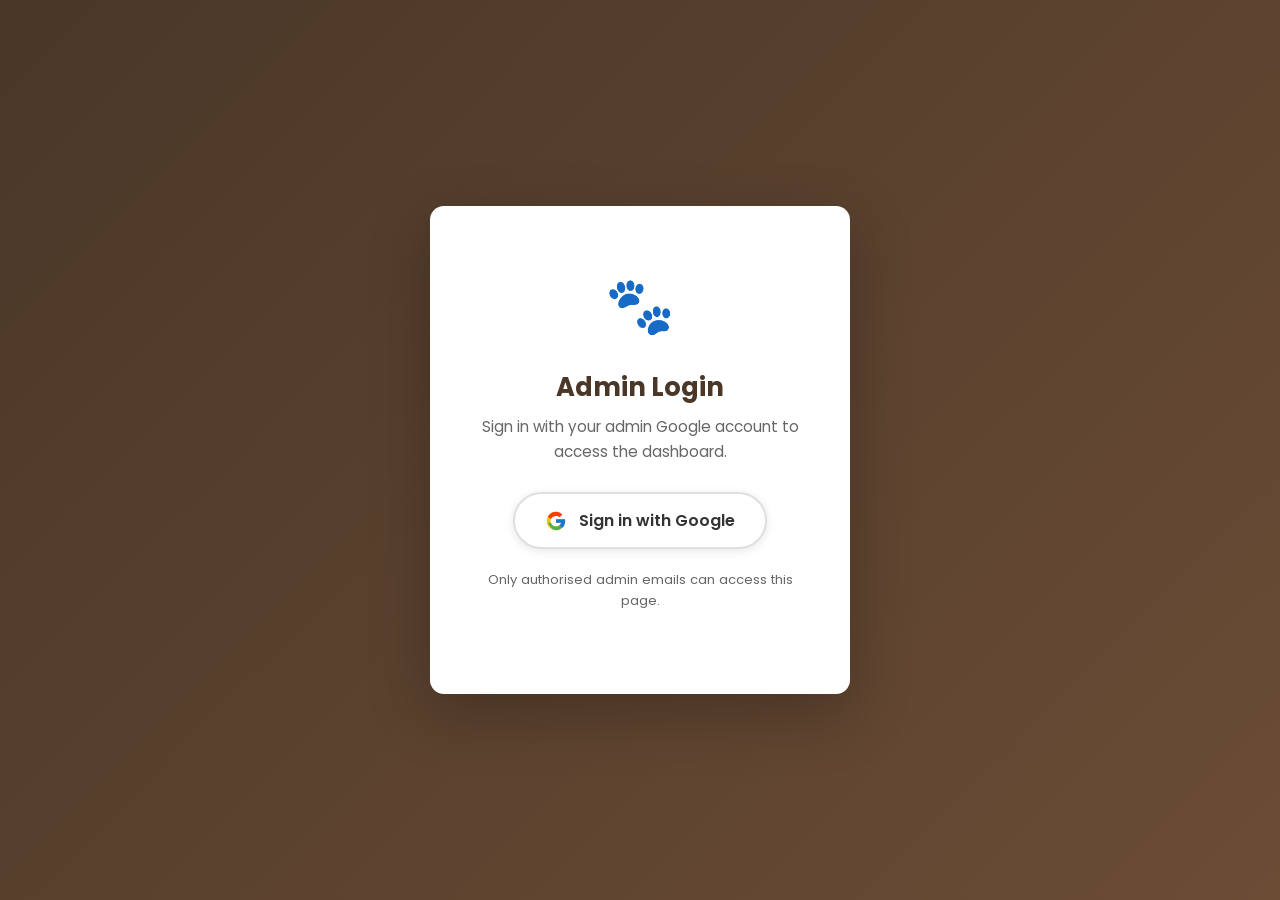
==== admin.html @ baa1c8e0 "Add files via upload" ====
<!DOCTYPE html>
<html lang="en">
<head>
  <meta charset="UTF-8" />
  <meta name="viewport" content="width=device-width, initial-scale=1.0" />
  <title>Admin Dashboard — Paws for Peace</title>
  <link rel="icon" href="data:image/svg+xml,<svg xmlns='http://www.w3.org/2000/svg' viewBox='0 0 100 100'><text y='.9em' font-size='90'>🐾</text></svg>" />
  <link rel="stylesheet" href="styles.css" />
  <script src="https://www.gstatic.com/firebasejs/8.10.1/firebase-app.js"></script>
  <script src="https://www.gstatic.com/firebasejs/8.10.1/firebase-auth.js"></script>
  <script src="https://www.gstatic.com/firebasejs/8.10.1/firebase-firestore.js"></script>
  <script src="https://www.gstatic.com/firebasejs/8.10.1/firebase-storage.js"></script>
  <style>
    body { background: #f7f4f0; }

    /* Auth gate */
    #auth-gate {
      min-height: 100vh;
      display: flex;
      align-items: center;
      justify-content: center;
      padding: 20px;
      background: linear-gradient(135deg, var(--secondary), var(--secondary-light));
    }
    .auth-box {
      background: var(--white);
      border-radius: var(--border-radius);
      padding: 55px 45px;
      text-align: center;
      max-width: 420px;
      width: 100%;
      box-shadow: 0 20px 60px rgba(0,0,0,0.25);
    }
    .auth-box .logo { font-size: 3.5rem; margin-bottom: 16px; display: block; }
    .auth-box h1 { color: var(--secondary); margin-bottom: 8px; font-size: 1.6rem; }
    .auth-box p  { color: var(--text-light); margin-bottom: 28px; font-size: 0.95rem; }

    /* Dashboard */
    #dashboard { display: none; }

    /* Stats row */
    .stats-row {
      display: grid;
      grid-template-columns: repeat(auto-fit, minmax(180px, 1fr));
      gap: 20px;
      margin-bottom: 35px;
    }
    .stat-card {
      background: var(--white);
      border-radius: var(--border-radius);
      padding: 24px;
      box-shadow: var(--card-shadow);
      text-align: center;
    }
    .stat-card .stat-icon { font-size: 2rem; margin-bottom: 10px; display: block; }
    .stat-card .stat-num  { font-size: 2.4rem; font-weight: 800; color: var(--secondary); line-height: 1; }
    .stat-card .stat-label { color: var(--text-light); font-size: 0.85rem; margin-top: 6px; }

    /* Application detail */
    .app-row { cursor: pointer; }
    .app-row:hover td { background: var(--accent) !important; }

    /* Settings form */
    .settings-grid { display: grid; grid-template-columns: 1fr 1fr; gap: 20px; }
    .settings-grid .form-group.full { grid-column: 1/-1; }

    @media (max-width: 700px) {
      .settings-grid { grid-template-columns: 1fr; }
      .settings-grid .form-group.full { grid-column: 1; }
    }

    .section-card {
      background: var(--white);
      border-radius: var(--border-radius);
      padding: 30px;
      box-shadow: var(--card-shadow);
      margin-bottom: 30px;
    }
    .section-card h3 { color: var(--secondary); font-size: 1.1rem; margin-bottom: 20px; padding-bottom: 12px; border-bottom: 2px solid #f0f0f0; }

    .animals-admin-grid {
      display: grid;
      grid-template-columns: repeat(auto-fill, minmax(240px, 1fr));
      gap: 20px;
    }
    .admin-animal-thumb {
      background: var(--white);
      border-radius: var(--border-radius);
      overflow: hidden;
      box-shadow: var(--card-shadow);
    }
    .admin-animal-thumb img { width: 100%; height: 160px; object-fit: cover; display: block; }
    .admin-animal-thumb-body { padding: 14px; }
    .admin-animal-thumb-body h4 { color: var(--secondary); font-weight: 700; font-size: 0.95rem; }
    .admin-animal-thumb-body p  { color: var(--text-light); font-size: 0.82rem; margin: 4px 0 12px; }
    .admin-animal-thumb-actions { display: flex; gap: 8px; flex-wrap: wrap; }

    .filter-inline { display:flex; gap:10px; flex-wrap:wrap; align-items:center; }
    .filter-inline input, .filter-inline select { padding:9px 14px; border:2px solid #e8e8e8; border-radius:50px; font-family:'Poppins',sans-serif; font-size:0.85rem; outline:none; background:var(--cream); }
    .filter-inline input:focus, .filter-inline select:focus { border-color:var(--primary); }

    #app-table-wrap { display:none; }
    #no-apps { display:none; padding:40px; text-align:center; color:var(--text-light); }
  </style>
</head>
<body>

<!-- ══════════════ AUTH GATE ══════════════ -->
<div id="auth-gate">
  <div class="auth-box">
    <span class="logo">🐾</span>
    <h1>Admin Login</h1>
    <p>Sign in with your admin Google account to access the dashboard.</p>
    <button class="google-btn" onclick="handleAdminSignIn()">
      <svg class="google-logo" viewBox="0 0 48 48">
        <path fill="#FFC107" d="M43.6 20.1H42V20H24v8h11.3C33.6 32.7 29.2 36 24 36c-6.6 0-12-5.4-12-12s5.4-12 12-12c3.1 0 5.8 1.1 8 2.9l5.7-5.7C34 6.5 29.3 4 24 4 12.9 4 4 12.9 4 24s8.9 20 20 20 20-8.9 20-20c0-1.3-.1-2.6-.4-3.9z"/>
        <path fill="#FF3D00" d="M6.3 14.7l6.6 4.8C14.7 16 19 13 24 13c3.1 0 5.8 1.1 8 2.9l5.7-5.7C34 6.5 29.3 4 24 4 16.3 4 9.7 8.4 6.3 14.7z"/>
        <path fill="#4CAF50" d="M24 44c5.2 0 9.9-2 13.4-5.2l-6.2-5.2C29.3 35.5 26.8 36 24 36c-5.2 0-9.6-3.3-11.3-8H6.2C9.6 35.5 16.3 44 24 44z"/>
        <path fill="#1976D2" d="M43.6 20.1H42V20H24v8h11.3c-.8 2.3-2.3 4.2-4.3 5.6l6.2 5.2C36.9 40 44 35 44 24c0-1.3-.1-2.6-.4-3.9z"/>
      </svg>
      Sign in with Google
    </button>
    <p style="margin-top:20px;font-size:0.82rem;color:var(--text-light);">
      Only authorised admin emails can access this page.
    </p>
  </div>
</div>

<!-- ══════════════ DASHBOARD ══════════════ -->
<div id="dashboard">

  <!-- Top Nav -->
  <nav>
    <a href="index.html" class="nav-logo">🐾 <span>Paws</span> for Peace</a>
    <ul class="nav-center">
      <li><a href="index.html">Home</a></li>
      <li><a href="adopt.html">Adopt</a></li>
      <li><a href="apply.html">Apply</a></li>
      <li><a href="admin.html" class="active">Admin</a></li>
    </ul>
    <div class="nav-right">
      <div class="user-info-nav" id="nav-user-info" style="display:flex;">
        <img class="user-avatar" id="nav-avatar" src="" alt="" />
        <span id="nav-username"></span>
        <button class="btn btn-ghost btn-sm" onclick="handleSignOut()">Sign out</button>
      </div>
    </div>
  </nav>

  <!-- Admin Header -->
  <div class="admin-header">
    <h1>⚙️ Admin Dashboard</h1>
    <p>Manage adoption applications, animals, and site content.</p>
  </div>

  <!-- Tabs -->
  <div class="admin-tabs-bar">
    <button class="tab-btn active" onclick="switchTab('applications')" id="tab-applications">
      📋 Applications
    </button>
    <button class="tab-btn" onclick="switchTab('animals')" id="tab-animals">
      🐾 Animals
    </button>
    <button class="tab-btn" onclick="switchTab('settings')" id="tab-settings">
      ⚙️ Site Settings
    </button>
  </div>

  <!-- ── TAB: Applications ── -->
  <div class="tab-content active" id="content-applications" style="max-width:none;padding:40px 5%;">
    <div style="max-width:1200px;margin:0 auto;">

      <!-- Stats -->
      <div class="stats-row" id="stats-row">
        <div class="stat-card">
          <span class="stat-icon">📬</span>
          <div class="stat-num" id="stat-total">—</div>
          <div class="stat-label">Total Applications</div>
        </div>
        <div class="stat-card">
          <span class="stat-icon">⏳</span>
          <div class="stat-num" id="stat-pending">—</div>
          <div class="stat-label">Pending Review</div>
        </div>
        <div class="stat-card">
          <span class="stat-icon">✅</span>
          <div class="stat-num" id="stat-approved">—</div>
          <div class="stat-label">Approved</div>
        </div>
        <div class="stat-card">
          <span class="stat-icon">🐕</span>
          <div class="stat-num" id="stat-animals">—</div>
          <div class="stat-label">Animals Listed</div>
        </div>
      </div>

      <!-- Filters -->
      <div style="margin-bottom:20px;" class="filter-inline">
        <input type="text" id="app-search" placeholder="🔍 Search by name or email…" oninput="filterApplications()" style="min-width:220px;flex:1;max-width:350px;" />
        <select id="app-filter-status" onchange="filterApplications()">
          <option value="">All Status</option>
          <option value="pending">Pending</option>
          <option value="approved">Approved</option>
          <option value="rejected">Rejected</option>
        </select>
        <select id="app-filter-animal" onchange="filterApplications()">
          <option value="">All Animals</option>
        </select>
        <button class="btn btn-outline btn-sm" onclick="clearAppFilters()">✕ Clear</button>
      </div>

      <!-- Loading -->
      <div class="loading-state" id="apps-loading">
        <div class="spinner"></div>
        <p>Loading applications…</p>
      </div>

      <!-- Table -->
      <div id="app-table-wrap">
        <div class="table-wrap">
          <table>
            <thead>
              <tr>
                <th>#</th>
                <th>Name</th>
                <th>Email</th>
                <th>Dog Wanted</th>
                <th>Submitted</th>
                <th>Status</th>
                <th>Actions</th>
              </tr>
            </thead>
            <tbody id="apps-tbody"></tbody>
          </table>
        </div>
      </div>

      <div id="no-apps">
        <p>No applications found matching your filters.</p>
      </div>

    </div>
  </div>

  <!-- ── TAB: Animals ── -->
  <div class="tab-content" id="content-animals" style="max-width:none;padding:40px 5%;">
    <div style="max-width:1200px;margin:0 auto;">

      <div style="display:flex;justify-content:space-between;align-items:center;margin-bottom:25px;flex-wrap:wrap;gap:15px;">
        <h3 style="color:var(--secondary);font-size:1.1rem;">Manage Animals</h3>
        <button class="btn btn-primary" onclick="openAddAnimalModal()">＋ Add New Animal</button>
      </div>

      <div class="loading-state" id="animals-loading">
        <div class="spinner"></div>
        <p>Loading animals…</p>
      </div>

      <div class="animals-admin-grid" id="admin-animals-grid" style="display:none;"></div>

      <div id="no-animals" style="display:none;" class="empty-state">
        <span class="empty-icon">🐾</span>
        <h3>No animals listed yet</h3>
        <p>Click "Add New Animal" to get started.</p>
      </div>
    </div>
  </div>

  <!-- ── TAB: Site Settings ── -->
  <div class="tab-content" id="content-settings" style="max-width:none;padding:40px 5%;">
    <div style="max-width:800px;margin:0 auto;">

      <!-- Contact Info -->
      <div class="section-card">
        <h3>📍 Contact Information</h3>
        <div class="settings-grid">
          <div class="form-group">
            <label class="form-label">Phone Number</label>
            <input type="text" class="form-input" id="s-phone" placeholder="+66 XX-XXX-XXXX" />
          </div>
          <div class="form-group">
            <label class="form-label">Instagram URL</label>
            <input type="url" class="form-input" id="s-instagram" placeholder="https://instagram.com/yourpage" />
          </div>
          <div class="form-group full">
            <label class="form-label">Address (shown in contact section)</label>
            <textarea class="form-textarea" id="s-address" style="min-height:80px;" placeholder="Full address in Bangkok…"></textarea>
          </div>
        </div>
        <button class="btn btn-primary" onclick="saveContactSettings()">Save Contact Info</button>
      </div>

      <!-- Google Maps -->
      <div class="section-card">
        <h3>🗺️ Google Maps Embed</h3>
        <div class="form-group">
          <label class="form-label">Google Maps Embed URL</label>
          <p style="font-size:0.82rem;color:var(--text-light);margin-bottom:12px;">
            Go to <strong>Google Maps</strong> → search your location → click Share → Embed a map → copy the <em>src</em> URL only.
          </p>
          <textarea class="form-textarea" id="s-maps-url" style="min-height:100px;" placeholder="https://www.google.com/maps/embed?pb=..."></textarea>
        </div>
        <button class="btn btn-primary" onclick="saveMapsSettings()">Update Map</button>
      </div>

      <!-- Site Text -->
      <div class="section-card">
        <h3>✏️ Home Page Content</h3>
        <div class="form-group">
          <label class="form-label">Hero Title</label>
          <input type="text" class="form-input" id="s-hero-title" placeholder="Welcome to Paws for Peace" />
        </div>
        <div class="form-group">
          <label class="form-label">Hero Subtitle</label>
          <input type="text" class="form-input" id="s-hero-sub" placeholder="Every rescue dog has a story…" />
        </div>
        <div class="form-group">
          <label class="form-label">Motto</label>
          <input type="text" class="form-input" id="s-motto" placeholder="Adopt, Don't Shop" />
        </div>
        <div class="form-group">
          <label class="form-label">Motto Subtitle</label>
          <input type="text" class="form-input" id="s-motto-sub" placeholder="Give a rescue dog their forever home" />
        </div>
        <button class="btn btn-primary" onclick="saveSiteText()">Save Home Content</button>
      </div>

    </div>
  </div>

</div><!-- end #dashboard -->

<!-- ══════════════ APPLICATION DETAIL MODAL ══════════════ -->
<div class="modal-overlay" id="app-detail-modal">
  <div class="modal" style="max-width:680px;">
    <button class="modal-close" onclick="closeModal('app-detail-modal')">✕</button>
    <h2>📋 Application Details</h2>

    <div class="app-detail-grid" id="app-detail-content">
      <!-- Populated by JS -->
    </div>

    <div style="margin-bottom:20px;">
      <label class="form-label">Update Status</label>
      <div style="display:flex;gap:12px;flex-wrap:wrap;margin-top:8px;">
        <button class="btn btn-success btn-sm" onclick="updateAppStatus('approved')">✅ Approve</button>
        <button class="btn btn-danger btn-sm" onclick="updateAppStatus('rejected')">✕ Reject</button>
        <button class="btn btn-outline btn-sm" onclick="updateAppStatus('pending')">⏳ Mark Pending</button>
      </div>
    </div>

    <div style="display:flex;justify-content:flex-end;">
      <button class="btn btn-secondary" onclick="closeModal('app-detail-modal')">Close</button>
    </div>
  </div>
</div>

<!-- ══════════════ ADD/EDIT ANIMAL MODAL (Admin) ══════════════ -->
<div class="modal-overlay" id="admin-animal-modal">
  <div class="modal" style="max-width:620px;">
    <button class="modal-close" onclick="closeModal('admin-animal-modal')">✕</button>
    <h2 id="admin-animal-modal-title">Add New Animal</h2>

    <div class="form-row">
      <div class="form-group">
        <label class="form-label">Animal Name *</label>
        <input type="text" class="form-input" id="aa-name" placeholder="e.g. Buddy" />
      </div>
      <div class="form-group">
        <label class="form-label">Age (e.g. "2 years") *</label>
        <input type="text" class="form-input" id="aa-age" placeholder="e.g. 2 years" />
      </div>
    </div>
    <div class="form-group">
      <label class="form-label">Age Category *</label>
      <select class="form-select" id="aa-age-cat">
        <option value="puppy">Puppy (under 1 year)</option>
        <option value="young">Young (1–3 years)</option>
        <option value="adult">Adult (3–7 years)</option>
        <option value="senior">Senior (7+ years)</option>
      </select>
    </div>
    <div class="form-row">
      <div class="form-group">
        <label class="form-label">Weight</label>
        <input type="text" class="form-input" id="aa-weight" placeholder="e.g. 15 kg" />
      </div>
      <div class="form-group">
        <label class="form-label">Status</label>
        <select class="form-select" id="aa-status">
          <option value="available">Available</option>
          <option value="adopted">Adopted</option>
        </select>
      </div>
    </div>
    <div class="form-group">
      <label class="form-label">Personalities</label>
      <div style="display:flex;flex-wrap:wrap;gap:10px;margin-top:6px;" id="aa-personality-cbs">
        <label class="checkbox-row"><input type="checkbox" name="aa-p" value="playful"/> Playful</label>
        <label class="checkbox-row"><input type="checkbox" name="aa-p" value="calm"/> Calm</label>
        <label class="checkbox-row"><input type="checkbox" name="aa-p" value="energetic"/> Energetic</label>
        <label class="checkbox-row"><input type="checkbox" name="aa-p" value="gentle"/> Gentle</label>
        <label class="checkbox-row"><input type="checkbox" name="aa-p" value="friendly"/> Friendly</label>
        <label class="checkbox-row"><input type="checkbox" name="aa-p" value="protective"/> Protective</label>
        <label class="checkbox-row"><input type="checkbox" name="aa-p" value="shy"/> Shy</label>
      </div>
    </div>
    <div class="form-group">
      <label class="form-label">Description *</label>
      <textarea class="form-textarea" id="aa-desc" placeholder="About this dog…"></textarea>
    </div>
    <div class="form-group">
      <label class="form-label">Animal Photo</label>
      <input type="file" id="aa-photo" accept="image/*" onchange="aaPreviewPhoto(this)" />
      <div id="aa-photo-prev" style="margin-top:10px;display:none;"><img id="aa-photo-img" src="" style="width:100%;height:160px;object-fit:cover;border-radius:8px;" /></div>
      <div class="upload-progress" id="aa-photo-prog"><div class="upload-progress-bar" id="aa-photo-bar"></div></div>
    </div>
    <div class="form-group">
      <label class="form-label">Vlog Video</label>
      <input type="file" id="aa-video" accept="video/*" onchange="aaPreviewVideo(this)" />
      <div id="aa-video-prev" style="margin-top:10px;display:none;"><video id="aa-video-el" controls style="width:100%;height:160px;border-radius:8px;object-fit:cover;"></video></div>
      <div class="upload-progress" id="aa-video-prog"><div class="upload-progress-bar" id="aa-video-bar"></div></div>
    </div>
    <div style="display:flex;gap:12px;justify-content:flex-end;flex-wrap:wrap;">
      <button class="btn btn-outline" onclick="closeModal('admin-animal-modal')">Cancel</button>
      <button class="btn btn-primary" onclick="aaSubmit()" id="aa-submit-btn">Save Animal</button>
    </div>
  </div>
</div>

<!-- Delete confirm -->
<div class="modal-overlay" id="admin-delete-modal">
  <div class="modal" style="max-width:380px;text-align:center;">
    <button class="modal-close" onclick="closeModal('admin-delete-modal')">✕</button>
    <div style="font-size:2.5rem;margin-bottom:15px;">⚠️</div>
    <h2 style="margin-bottom:12px;">Delete Animal?</h2>
    <p style="color:var(--text-light);margin-bottom:26px;">This permanently removes the animal profile.</p>
    <div style="display:flex;gap:12px;justify-content:center;">
      <button class="btn btn-outline" onclick="closeModal('admin-delete-modal')">Cancel</button>
      <button class="btn btn-danger" onclick="aaConfirmDelete()" id="aa-delete-btn">Yes, Delete</button>
    </div>
  </div>
</div>

<div class="toast" id="toast"></div>

<!-- ══════════════ SCRIPTS ══════════════ -->
<script src="firebase-config.js"></script>
<script>
  /* ════════ AUTH HANDLING ════════ */
  let adminUser = null;

  function onAuthUpdate(user) {
    if (isAdmin(user)) {
      adminUser = user;
      document.getElementById('auth-gate').style.display = 'none';
      document.getElementById('dashboard').style.display = 'block';
      document.getElementById('nav-avatar').src = user.photoURL || '';
      document.getElementById('nav-username').textContent = user.displayName?.split(' ')[0] || 'Admin';
      initDashboard();
    } else if (user) {
      // Logged in but not admin
      document.getElementById('auth-gate').innerHTML = `
        <div class="auth-box">
          <span class="logo">🚫</span>
          <h1>Access Denied</h1>
          <p>Your account (${user.email}) is not authorised as admin. Please use the correct admin Google account.</p>
          <button class="btn btn-primary" onclick="signOutUser().then(() => location.reload())" style="margin-top:10px;">
            Sign out and try again
          </button>
        </div>`;
    } else {
      adminUser = null;
      document.getElementById('auth-gate').style.display = 'flex';
      document.getElementById('dashboard').style.display = 'none';
    }
  }

  async function handleAdminSignIn() {
    try { await signInGoogle(); }
    catch(e) { alert('Sign-in failed: ' + e.message); }
  }

  async function handleSignOut() { await signOutUser(); }

  /* ════════ DASHBOARD INIT ════════ */
  let allApps   = [];
  let allAnimals = [];
  let viewingAppId = null;
  let aaEditingId  = null;
  let aaDeletingId = null;
  let aaExistPhoto = '';
  let aaExistVideo = '';

  function initDashboard() {
    loadApplications();
    loadAdminAnimals();
    loadSettings();
  }

  /* ════════ TABS ════════ */
  function switchTab(name) {
    document.querySelectorAll('.tab-btn').forEach(b => b.classList.remove('active'));
    document.querySelectorAll('.tab-content').forEach(c => c.classList.remove('active'));
    document.getElementById('tab-' + name).classList.add('active');
    document.getElementById('content-' + name).classList.add('active');
  }

  /* ════════ APPLICATIONS ════════ */
  function loadApplications() {
    db.collection('applications').orderBy('submittedAt', 'desc').onSnapshot(snap => {
      allApps = snap.docs.map(d => ({ id: d.id, ...d.data() }));
      document.getElementById('apps-loading').style.display = 'none';
      document.getElementById('app-table-wrap').style.display = 'block';
      updateStats();
      populateAnimalFilter();
      filterApplications();
    }, err => {
      document.getElementById('apps-loading').innerHTML = '<p>Failed to load. Check Firestore rules.</p>';
    });
  }

  function updateStats() {
    document.getElementById('stat-total').textContent   = allApps.length;
    document.getElementById('stat-pending').textContent = allApps.filter(a => a.status === 'pending').length;
    document.getElementById('stat-approved').textContent= allApps.filter(a => a.status === 'approved').length;
    document.getElementById('stat-animals').textContent = allAnimals.length;
  }

  function populateAnimalFilter() {
    const sel = document.getElementById('app-filter-animal');
    const current = sel.value;
    const animals = [...new Set(allApps.map(a => a.animalWanted).filter(Boolean))].sort();
    sel.innerHTML = '<option value="">All Animals</option>' +
      animals.map(a => `<option value="${escHtml(a)}"${current === a ? ' selected' : ''}>${escHtml(a)}</option>`).join('');
  }

  function filterApplications() {
    const search = document.getElementById('app-search').value.toLowerCase();
    const status = document.getElementById('app-filter-status').value;
    const animal = document.getElementById('app-filter-animal').value;

    const filtered = allApps.filter(a => {
      const matchSearch = !search || (a.name?.toLowerCase().includes(search) || a.email?.toLowerCase().includes(search));
      const matchStatus = !status || a.status === status;
      const matchAnimal = !animal || a.animalWanted === animal;
      return matchSearch && matchStatus && matchAnimal;
    });

    renderApps(filtered);
  }

  function renderApps(list) {
    const tbody  = document.getElementById('apps-tbody');
    const noApps = document.getElementById('no-apps');
    const wrap   = document.getElementById('app-table-wrap');

    if (list.length === 0) {
      wrap.style.display   = 'none';
      noApps.style.display = 'block';
      return;
    }

    noApps.style.display = 'none';
    wrap.style.display   = 'block';

    tbody.innerHTML = list.map((a, i) => `
      <tr class="app-row" onclick="viewApplication('${a.id}')">
        <td style="font-weight:700;color:var(--text-light);">${i+1}</td>
        <td style="font-weight:600;">${escHtml(a.name || '—')}</td>
        <td>${escHtml(a.email || '—')}</td>
        <td>${escHtml(a.animalWanted || '—')}</td>
        <td>${formatDate(a.submittedAt)}</td>
        <td><span class="status-badge status-${a.status || 'pending'}">${capitalize(a.status || 'pending')}</span></td>
        <td onclick="event.stopPropagation()">
          <button class="btn btn-outline btn-sm" onclick="viewApplication('${a.id}')">View</button>
        </td>
      </tr>
    `).join('');
  }

  function clearAppFilters() {
    document.getElementById('app-search').value = '';
    document.getElementById('app-filter-status').value = '';
    document.getElementById('app-filter-animal').value = '';
    filterApplications();
  }

  function viewApplication(id) {
    const app = allApps.find(a => a.id === id);
    if (!app) return;
    viewingAppId = id;

    document.getElementById('app-detail-content').innerHTML = `
      <div class="app-detail-item"><label>Full Name</label><p>${escHtml(app.name)}</p></div>
      <div class="app-detail-item"><label>Email</label><p>${escHtml(app.email)}</p></div>
      <div class="app-detail-item"><label>Phone</label><p>${escHtml(app.phone)}</p></div>
      <div class="app-detail-item"><label>Address</label><p>${escHtml(app.address)}</p></div>
      <div class="app-detail-item"><label>Dog Wanted</label><p><strong>${escHtml(app.animalWanted)}</strong></p></div>
      <div class="app-detail-item"><label>Submitted</label><p>${formatDate(app.submittedAt)}</p></div>
      <div class="app-detail-item"><label>Status</label><p><span class="status-badge status-${app.status || 'pending'}">${capitalize(app.status || 'pending')}</span></p></div>
      <div class="app-detail-item app-detail-full"><label>Why they want to adopt</label><p style="white-space:pre-wrap;">${escHtml(app.reason)}</p></div>
      <div class="app-detail-item app-detail-full"><label>Pet Experience</label><p style="white-space:pre-wrap;">${escHtml(app.experience)}</p></div>
    `;

    document.getElementById('app-detail-modal').classList.add('active');
  }

  async function updateAppStatus(status) {
    if (!viewingAppId) return;
    try {
      await db.collection('applications').doc(viewingAppId).update({ status });
      showToast('Status updated to: ' + capitalize(status), 'success');
      closeModal('app-detail-modal');
    } catch(e) { showToast('Update failed.', 'error'); }
  }

  /* ════════ ADMIN ANIMALS ════════ */
  function loadAdminAnimals() {
    db.collection('animals').orderBy('createdAt', 'desc').onSnapshot(snap => {
      allAnimals = snap.docs.map(d => ({ id: d.id, ...d.data() }));
      document.getElementById('animals-loading').style.display = 'none';
      renderAdminAnimals();
      updateStats();
    });
  }

  function renderAdminAnimals() {
    const grid = document.getElementById('admin-animals-grid');
    const none = document.getElementById('no-animals');

    if (allAnimals.length === 0) {
      grid.style.display = 'none';
      none.style.display = 'block';
      return;
    }

    none.style.display = 'none';
    grid.style.display = 'grid';

    grid.innerHTML = allAnimals.map(a => `
      <div class="admin-animal-thumb">
        <img src="${a.photoURL || 'https://images.unsplash.com/photo-1558788353-f76d92427f16?w=400&q=60'}" alt="${escHtml(a.name)}" loading="lazy" onerror="this.src='https://images.unsplash.com/photo-1558788353-f76d92427f16?w=400&q=60'" />
        <div class="admin-animal-thumb-body">
          <h4>${escHtml(a.name)}</h4>
          <p>${escHtml(a.ageText || '')} · <span class="status-badge status-${a.status || 'available'}">${capitalize(a.status||'available')}</span></p>
          <div class="admin-animal-thumb-actions">
            <button class="btn btn-outline btn-sm" onclick="openEditAnimalAdmin('${a.id}')">✏️ Edit</button>
            <button class="btn btn-danger btn-sm" onclick="openDeleteAdmin('${a.id}')">🗑</button>
          </div>
        </div>
      </div>
    `).join('');
  }

  function openAddAnimalModal() { openAnimalAdminModal(null); }

  function openAnimalAdminModal(animal) {
    aaEditingId  = animal?.id || null;
    aaExistPhoto = animal?.photoURL || '';
    aaExistVideo = animal?.videoURL || '';

    document.getElementById('admin-animal-modal-title').textContent = animal ? 'Edit Animal' : 'Add New Animal';
    document.getElementById('aa-name').value    = animal?.name || '';
    document.getElementById('aa-age').value     = animal?.ageText || '';
    document.getElementById('aa-age-cat').value = animal?.ageCategory || 'puppy';
    document.getElementById('aa-weight').value  = animal?.weight || '';
    document.getElementById('aa-status').value  = animal?.status || 'available';
    document.getElementById('aa-desc').value    = animal?.description || '';

    document.getElementById('aa-photo').value = '';
    document.getElementById('aa-video').value = '';

    if (animal?.photoURL) { document.getElementById('aa-photo-img').src = animal.photoURL; document.getElementById('aa-photo-prev').style.display='block'; }
    else { document.getElementById('aa-photo-prev').style.display='none'; }
    if (animal?.videoURL) { document.getElementById('aa-video-el').src = animal.videoURL; document.getElementById('aa-video-prev').style.display='block'; }
    else { document.getElementById('aa-video-prev').style.display='none'; document.getElementById('aa-video-el').src=''; }

    document.querySelectorAll('#aa-personality-cbs input').forEach(cb => {
      cb.checked = (animal?.personalities || []).includes(cb.value);
    });

    document.getElementById('admin-animal-modal').classList.add('active');
  }

  function openEditAnimalAdmin(id) { openAnimalAdminModal(allAnimals.find(a => a.id === id)); }

  function aaPreviewPhoto(input) {
    if (!input.files[0]) return;
    document.getElementById('aa-photo-img').src = URL.createObjectURL(input.files[0]);
    document.getElementById('aa-photo-prev').style.display = 'block';
  }

  function aaPreviewVideo(input) {
    if (!input.files[0]) return;
    document.getElementById('aa-video-el').src = URL.createObjectURL(input.files[0]);
    document.getElementById('aa-video-prev').style.display = 'block';
  }

  async function aaSubmit() {
    const name = document.getElementById('aa-name').value.trim();
    const desc = document.getElementById('aa-desc').value.trim();
    if (!name || !desc) { showToast('Name and description are required.', 'error'); return; }

    const btn = document.getElementById('aa-submit-btn');
    btn.disabled = true; btn.textContent = 'Saving…';

    try {
      let photoURL = aaExistPhoto;
      let videoURL = aaExistVideo;

      const pf = document.getElementById('aa-photo').files[0];
      if (pf) {
        document.getElementById('aa-photo-prog').style.display = 'block';
        photoURL = await uploadFile(pf, `animals/photo_${Date.now()}`, pct => { document.getElementById('aa-photo-bar').style.width = pct+'%'; });
        document.getElementById('aa-photo-prog').style.display = 'none';
      }

      const vf = document.getElementById('aa-video').files[0];
      if (vf) {
        document.getElementById('aa-video-prog').style.display = 'block';
        showToast('Uploading video… ⏳', 'info');
        videoURL = await uploadFile(vf, `animals/video_${Date.now()}`, pct => { document.getElementById('aa-video-bar').style.width = pct+'%'; });
        document.getElementById('aa-video-prog').style.display = 'none';
      }

      const personalities = Array.from(document.querySelectorAll('#aa-personality-cbs input:checked')).map(cb => cb.value);

      const data = {
        name, description: desc,
        ageText:     document.getElementById('aa-age').value.trim(),
        ageCategory: document.getElementById('aa-age-cat').value,
        weight:      document.getElementById('aa-weight').value.trim(),
        status:      document.getElementById('aa-status').value,
        personalities, photoURL, videoURL,
        updatedAt:   firebase.firestore.FieldValue.serverTimestamp()
      };

      if (aaEditingId) {
        await db.collection('animals').doc(aaEditingId).update(data);
        showToast('Animal updated! ✅', 'success');
      } else {
        data.createdAt = firebase.firestore.FieldValue.serverTimestamp();
        await db.collection('animals').doc().set(data);
        showToast('Animal added! 🐾', 'success');
      }

      closeModal('admin-animal-modal');
    } catch(e) { showToast('Save failed: ' + e.message, 'error'); }
    finally { btn.disabled = false; btn.textContent = 'Save Animal'; }
  }

  function openDeleteAdmin(id) { aaDeletingId = id; document.getElementById('admin-delete-modal').classList.add('active'); }

  async function aaConfirmDelete() {
    if (!aaDeletingId) return;
    const btn = document.getElementById('aa-delete-btn');
    btn.disabled = true; btn.textContent = 'Deleting…';
    try {
      await db.collection('animals').doc(aaDeletingId).delete();
      showToast('Animal deleted.', 'info');
      closeModal('admin-delete-modal');
    } catch(e) { showToast('Delete failed.', 'error'); }
    finally { btn.disabled = false; btn.textContent = 'Yes, Delete'; aaDeletingId = null; }
  }

  /* ════════ SITE SETTINGS ════════ */
  async function loadSettings() {
    try {
      const doc = await db.collection('siteContent').doc('main').get();
      if (!doc.exists) return;
      const d = doc.data();
      if (d.contactPhone)   document.getElementById('s-phone').value     = d.contactPhone;
      if (d.contactAddress) document.getElementById('s-address').value   = d.contactAddress;
      if (d.contactInsta)   document.getElementById('s-instagram').value = d.contactInsta;
      if (d.googleMapsURL)  document.getElementById('s-maps-url').value  = d.googleMapsURL;
      if (d.heroTitle)      document.getElementById('s-hero-title').value = d.heroTitle;
      if (d.heroSubtitle)   document.getElementById('s-hero-sub').value   = d.heroSubtitle;
      if (d.mottoText)      document.getElementById('s-motto').value      = d.mottoText;
      if (d.mottoSub)       document.getElementById('s-motto-sub').value  = d.mottoSub;
    } catch(e) { /* silent */ }
  }

  async function saveContactSettings() {
    try {
      await db.collection('siteContent').doc('main').set({
        contactPhone:   document.getElementById('s-phone').value.trim(),
        contactAddress: document.getElementById('s-address').value.trim(),
        contactInsta:   document.getElementById('s-instagram').value.trim()
      }, { merge: true });
      showToast('Contact info saved! ✅', 'success');
    } catch(e) { showToast('Save failed.', 'error'); }
  }

  async function saveMapsSettings() {
    try {
      await db.collection('siteContent').doc('main').set({
        googleMapsURL: document.getElementById('s-maps-url').value.trim()
      }, { merge: true });
      showToast('Map updated! 🗺️', 'success');
    } catch(e) { showToast('Save failed.', 'error'); }
  }

  async function saveSiteText() {
    try {
      await db.collection('siteContent').doc('main').set({
        heroTitle:    document.getElementById('s-hero-title').value.trim(),
        heroSubtitle: document.getElementById('s-hero-sub').value.trim(),
        mottoText:    document.getElementById('s-motto').value.trim(),
        mottoSub:     document.getElementById('s-motto-sub').value.trim()
      }, { merge: true });
      showToast('Home content saved! ✅', 'success');
    } catch(e) { showToast('Save failed.', 'error'); }
  }

  /* ════════ UTILITIES ════════ */
  function capitalize(str) { return str ? str.charAt(0).toUpperCase() + str.slice(1) : ''; }
  function escHtml(str) {
    return String(str || '').replace(/&/g,'&amp;').replace(/</g,'&lt;').replace(/>/g,'&gt;').replace(/"/g,'&quot;');
  }
  function closeModal(id) { document.getElementById(id).classList.remove('active'); }

  document.querySelectorAll('.modal-overlay').forEach(el =>
    el.addEventListener('click', e => { if (e.target === el) el.classList.remove('active'); })
  );
</script>
</body>
</html>
---- styles.css ----
/* =============================================
   PAWS FOR PEACE — Shared Stylesheet
   ============================================= */

@import url('https://fonts.googleapis.com/css2?family=Poppins:wght@300;400;500;600;700;800&display=swap');

:root {
  --primary: #E07B39;
  --primary-dark: #C4612A;
  --primary-light: #F5A96B;
  --secondary: #4A3728;
  --secondary-light: #6b4c35;
  --accent: #F5F0E8;
  --cream: #FFF9F4;
  --text: #333333;
  --text-light: #666666;
  --white: #FFFFFF;
  --success: #2E7D32;
  --error: #C62828;
  --card-shadow: 0 4px 20px rgba(0,0,0,0.1);
  --card-shadow-hover: 0 8px 35px rgba(0,0,0,0.18);
  --border-radius: 14px;
  --transition: all 0.3s ease;
}

* { margin: 0; padding: 0; box-sizing: border-box; }

html { scroll-behavior: smooth; }

body {
  font-family: 'Poppins', sans-serif;
  background: var(--cream);
  color: var(--text);
  line-height: 1.6;
  overflow-x: hidden;
}

/* ─── NAVIGATION ─── */
nav {
  position: fixed;
  top: 0;
  width: 100%;
  z-index: 1000;
  background: rgba(74, 55, 40, 0.96);
  backdrop-filter: blur(12px);
  -webkit-backdrop-filter: blur(12px);
  padding: 0 5%;
  display: flex;
  align-items: center;
  justify-content: space-between;
  height: 72px;
  box-shadow: 0 2px 20px rgba(0,0,0,0.25);
}

.nav-logo {
  display: flex;
  align-items: center;
  gap: 10px;
  color: var(--white);
  text-decoration: none;
  font-size: 1.35rem;
  font-weight: 800;
  letter-spacing: -0.3px;
}

.nav-logo span { color: var(--primary-light); }

.nav-center {
  display: flex;
  list-style: none;
  gap: 10px;
}

.nav-center li a {
  color: rgba(255,255,255,0.85);
  text-decoration: none;
  font-weight: 500;
  font-size: 0.95rem;
  padding: 8px 16px;
  border-radius: 50px;
  transition: var(--transition);
}

.nav-center li a:hover,
.nav-center li a.active {
  color: var(--white);
  background: rgba(255,255,255,0.15);
}

.nav-right {
  display: flex;
  align-items: center;
  gap: 12px;
}

.hamburger {
  display: none;
  flex-direction: column;
  gap: 5px;
  background: none;
  border: none;
  cursor: pointer;
  padding: 5px;
  z-index: 1010;
}

.hamburger span {
  width: 24px;
  height: 2px;
  background: var(--white);
  display: block;
  transition: var(--transition);
  border-radius: 2px;
}

.mobile-menu {
  display: none;
  position: fixed;
  top: 72px;
  left: 0;
  right: 0;
  background: var(--secondary);
  padding: 20px 5%;
  flex-direction: column;
  gap: 5px;
  z-index: 999;
  box-shadow: 0 10px 30px rgba(0,0,0,0.3);
}

.mobile-menu.open { display: flex; }

.mobile-menu a {
  color: rgba(255,255,255,0.9);
  text-decoration: none;
  font-weight: 500;
  font-size: 1rem;
  padding: 12px 16px;
  border-radius: 8px;
  transition: var(--transition);
}

.mobile-menu a:hover { background: rgba(255,255,255,0.1); color: var(--white); }

/* ─── BUTTONS ─── */
.btn {
  padding: 11px 26px;
  border-radius: 50px;
  border: none;
  cursor: pointer;
  font-family: 'Poppins', sans-serif;
  font-weight: 600;
  font-size: 0.9rem;
  transition: var(--transition);
  display: inline-flex;
  align-items: center;
  gap: 8px;
  text-decoration: none;
  white-space: nowrap;
  line-height: 1;
}

.btn-primary { background: var(--primary); color: var(--white); }
.btn-primary:hover { background: var(--primary-dark); transform: translateY(-2px); box-shadow: 0 6px 20px rgba(224,123,57,0.35); }

.btn-secondary { background: var(--secondary); color: var(--white); }
.btn-secondary:hover { background: var(--secondary-light); transform: translateY(-2px); }

.btn-outline { background: transparent; border: 2px solid var(--primary); color: var(--primary); }
.btn-outline:hover { background: var(--primary); color: var(--white); }

.btn-white { background: var(--white); color: var(--secondary); font-weight: 700; }
.btn-white:hover { background: var(--accent); transform: translateY(-2px); box-shadow: 0 6px 20px rgba(0,0,0,0.15); }

.btn-ghost { background: rgba(255,255,255,0.15); color: var(--white); border: 2px solid rgba(255,255,255,0.4); }
.btn-ghost:hover { background: rgba(255,255,255,0.25); }

.btn-danger { background: #dc3545; color: var(--white); }
.btn-danger:hover { background: #c82333; }

.btn-success { background: #28a745; color: var(--white); }
.btn-success:hover { background: #218838; }

.btn-sm { padding: 7px 18px; font-size: 0.8rem; }
.btn-lg { padding: 15px 36px; font-size: 1rem; }

.btn:disabled { opacity: 0.6; cursor: not-allowed; transform: none !important; }

/* ─── SECTIONS ─── */
section { padding: 90px 5%; }

.container { max-width: 1200px; margin: 0 auto; }

.section-label {
  display: inline-block;
  background: rgba(224,123,57,0.12);
  color: var(--primary);
  font-size: 0.8rem;
  font-weight: 700;
  letter-spacing: 1.5px;
  text-transform: uppercase;
  padding: 6px 16px;
  border-radius: 50px;
  margin-bottom: 15px;
}

.section-title {
  font-size: clamp(1.8rem, 3vw, 2.6rem);
  color: var(--secondary);
  font-weight: 800;
  line-height: 1.2;
  margin-bottom: 15px;
}

.section-divider {
  width: 55px;
  height: 4px;
  background: var(--primary);
  border-radius: 2px;
  margin: 12px 0 25px;
}

.section-divider.center { margin: 12px auto 25px; }

.section-text {
  color: var(--text-light);
  font-size: 1.05rem;
  line-height: 1.85;
  max-width: 720px;
}

/* ─── HERO ─── */
.hero {
  height: 100vh;
  min-height: 600px;
  background-image: url('https://images.unsplash.com/photo-1601758228041-f3b2795255f1?w=1920&q=80');
  background-size: cover;
  background-position: center;
  background-attachment: fixed;
  position: relative;
  display: flex;
  align-items: center;
  justify-content: center;
  text-align: center;
}

.hero-overlay {
  position: absolute;
  inset: 0;
  background: linear-gradient(160deg, rgba(74,55,40,0.75) 0%, rgba(224,123,57,0.45) 100%);
  display: flex;
  flex-direction: column;
  align-items: center;
  justify-content: center;
  padding: 20px;
  z-index: 1;
}

.hero h1 {
  font-size: clamp(2.2rem, 5.5vw, 4.2rem);
  color: var(--white);
  font-weight: 800;
  text-shadow: 2px 4px 16px rgba(0,0,0,0.4);
  margin-bottom: 18px;
  max-width: 850px;
  line-height: 1.15;
}

.hero h1 span { color: var(--primary-light); }

.hero p {
  font-size: clamp(1rem, 2vw, 1.35rem);
  color: rgba(255,255,255,0.92);
  max-width: 580px;
  margin-bottom: 38px;
  text-shadow: 1px 2px 8px rgba(0,0,0,0.3);
}

.hero-cta { display: flex; gap: 15px; flex-wrap: wrap; justify-content: center; }

.hero-edit-btn {
  position: absolute;
  bottom: 28px;
  right: 28px;
  z-index: 2;
  display: none;
}

/* ─── WHY WE HELP ─── */
.why-section { background: var(--white); }

.why-grid {
  display: grid;
  grid-template-columns: 1fr 1fr;
  gap: 60px;
  align-items: center;
  max-width: 1100px;
  margin: 0 auto;
}

.why-image img {
  width: 100%;
  height: 420px;
  object-fit: cover;
  border-radius: var(--border-radius);
  box-shadow: var(--card-shadow);
}

/* ─── MOTTO ─── */
.motto-section {
  background: linear-gradient(135deg, var(--secondary) 0%, var(--secondary-light) 100%);
  text-align: center;
  padding: 110px 5%;
  position: relative;
  overflow: hidden;
}

.motto-section::before {
  content: '🐾';
  font-size: 18rem;
  position: absolute;
  opacity: 0.04;
  top: 50%;
  left: 50%;
  transform: translate(-50%, -50%);
  pointer-events: none;
}

.motto-text {
  font-size: clamp(2rem, 5vw, 3.8rem);
  color: var(--white);
  font-weight: 800;
  letter-spacing: 3px;
  text-transform: uppercase;
  text-shadow: 2px 4px 20px rgba(0,0,0,0.3);
  position: relative;
  z-index: 1;
  margin-bottom: 15px;
}

.motto-sub {
  color: rgba(255,255,255,0.72);
  font-size: 1.1rem;
  position: relative;
  z-index: 1;
}

/* ─── FEATURED DOG ─── */
.featured-section {
  display: grid;
  grid-template-columns: 420px 1fr;
  gap: 70px;
  align-items: center;
  max-width: 1100px;
  margin: 0 auto;
}

.featured-img-wrap {
  position: relative;
  cursor: pointer;
}

.featured-img-wrap img {
  width: 100%;
  height: 460px;
  object-fit: cover;
  border-radius: var(--border-radius);
  box-shadow: var(--card-shadow);
  display: block;
}

.featured-img-overlay {
  position: absolute;
  inset: 0;
  background: rgba(0,0,0,0);
  border-radius: var(--border-radius);
  transition: var(--transition);
  display: flex;
  align-items: center;
  justify-content: center;
}

.admin-img-hint {
  display: none;
  color: var(--white);
  font-size: 0.95rem;
  font-weight: 600;
  text-align: center;
  gap: 8px;
  flex-direction: column;
  align-items: center;
}

.admin-img-hint span { font-size: 2rem; }

/* ─── ANIMAL CARDS (ADOPT PAGE) ─── */
.animals-grid {
  display: grid;
  grid-template-columns: repeat(auto-fill, minmax(310px, 1fr));
  gap: 30px;
  max-width: 1200px;
  margin: 0 auto;
}

.animal-card {
  background: var(--white);
  border-radius: var(--border-radius);
  box-shadow: var(--card-shadow);
  overflow: hidden;
  transition: var(--transition);
  display: flex;
  flex-direction: column;
}

.animal-card:hover {
  transform: translateY(-8px);
  box-shadow: var(--card-shadow-hover);
}

.animal-photo-wrap { position: relative; overflow: hidden; }

.animal-photo {
  width: 100%;
  height: 240px;
  object-fit: cover;
  display: block;
  transition: transform 0.4s ease;
}

.animal-card:hover .animal-photo { transform: scale(1.04); }

.animal-status-badge {
  position: absolute;
  top: 14px;
  right: 14px;
  padding: 5px 14px;
  border-radius: 50px;
  font-size: 0.75rem;
  font-weight: 700;
  text-transform: uppercase;
  letter-spacing: 0.5px;
}

.badge-available { background: #E8F5E9; color: #1B5E20; }
.badge-adopted { background: #FFEBEE; color: #B71C1C; }

.animal-card-body {
  padding: 22px;
  flex: 1;
  display: flex;
  flex-direction: column;
  gap: 12px;
}

.animal-name {
  font-size: 1.3rem;
  font-weight: 700;
  color: var(--secondary);
}

.animal-tags { display: flex; flex-wrap: wrap; gap: 7px; }

.tag {
  padding: 4px 13px;
  border-radius: 20px;
  font-size: 0.78rem;
  font-weight: 600;
}

.tag-info { background: var(--accent); color: var(--secondary); }
.tag-personality { background: #FFF3E0; color: #BF360C; }

.animal-desc {
  color: var(--text-light);
  font-size: 0.9rem;
  line-height: 1.75;
  flex: 1;
  display: -webkit-box;
  -webkit-line-clamp: 4;
  -webkit-box-orient: vertical;
  overflow: hidden;
}

.animal-video-wrap {
  border-radius: 10px;
  overflow: hidden;
  background: #000;
}

.animal-video {
  width: 100%;
  height: 185px;
  display: block;
  object-fit: cover;
}

.animal-card-footer {
  padding: 0 22px 22px;
  display: flex;
  gap: 10px;
  flex-wrap: wrap;
}

/* ─── SEARCH & FILTER BAR ─── */
.search-filter-bar {
  background: var(--white);
  padding: 20px 5%;
  box-shadow: 0 2px 12px rgba(0,0,0,0.08);
  display: flex;
  gap: 12px;
  flex-wrap: wrap;
  align-items: center;
  justify-content: center;
  position: sticky;
  top: 72px;
  z-index: 100;
}

.search-wrap {
  position: relative;
  flex: 1;
  min-width: 200px;
  max-width: 380px;
}

.search-icon {
  position: absolute;
  left: 16px;
  top: 50%;
  transform: translateY(-50%);
  color: var(--text-light);
  font-size: 0.95rem;
}

.search-input {
  width: 100%;
  padding: 12px 20px 12px 42px;
  border: 2px solid #e8e8e8;
  border-radius: 50px;
  font-family: 'Poppins', sans-serif;
  font-size: 0.9rem;
  outline: none;
  transition: var(--transition);
  background: var(--cream);
}

.search-input:focus { border-color: var(--primary); background: var(--white); }

.filter-select {
  padding: 12px 22px;
  border: 2px solid #e8e8e8;
  border-radius: 50px;
  font-family: 'Poppins', sans-serif;
  font-size: 0.9rem;
  background: var(--cream);
  cursor: pointer;
  outline: none;
  transition: var(--transition);
  color: var(--text);
}

.filter-select:focus { border-color: var(--primary); background: var(--white); }

/* ─── APPLICATION FORM ─── */
.apply-page { background: var(--white); }

.apply-grid {
  display: grid;
  grid-template-columns: 1fr 420px;
  gap: 60px;
  max-width: 1100px;
  margin: 0 auto;
  align-items: start;
}

.form-card {
  background: var(--white);
  border-radius: var(--border-radius);
  box-shadow: var(--card-shadow);
  padding: 40px;
}

.form-group { margin-bottom: 22px; }

.form-label {
  display: block;
  font-weight: 600;
  margin-bottom: 8px;
  color: var(--secondary);
  font-size: 0.9rem;
}

.form-input,
.form-textarea,
.form-select {
  width: 100%;
  padding: 13px 18px;
  border: 2px solid #e8e8e8;
  border-radius: 10px;
  font-family: 'Poppins', sans-serif;
  font-size: 0.95rem;
  transition: var(--transition);
  outline: none;
  background: var(--cream);
  color: var(--text);
}

.form-input:focus,
.form-textarea:focus,
.form-select:focus {
  border-color: var(--primary);
  background: var(--white);
  box-shadow: 0 0 0 4px rgba(224,123,57,0.1);
}

.form-textarea { min-height: 120px; resize: vertical; }

.form-row { display: grid; grid-template-columns: 1fr 1fr; gap: 16px; }

/* ─── CONTACT SECTION ─── */
.contact-section { background: var(--accent); }

.contact-grid {
  display: grid;
  grid-template-columns: 1fr 1fr;
  gap: 50px;
  max-width: 1100px;
  margin: 0 auto;
  align-items: start;
}

.contact-items { display: flex; flex-direction: column; gap: 25px; }

.contact-item {
  display: flex;
  align-items: flex-start;
  gap: 18px;
}

.contact-icon {
  width: 52px;
  height: 52px;
  background: var(--white);
  border-radius: 14px;
  display: flex;
  align-items: center;
  justify-content: center;
  font-size: 1.3rem;
  flex-shrink: 0;
  box-shadow: 0 2px 10px rgba(0,0,0,0.08);
  color: var(--primary);
}

.contact-item h4 { color: var(--secondary); font-weight: 700; font-size: 0.95rem; margin-bottom: 4px; }
.contact-item p, .contact-item a { color: var(--text-light); text-decoration: none; font-size: 0.95rem; }
.contact-item a:hover { color: var(--primary); }

.map-wrap {
  border-radius: var(--border-radius);
  overflow: hidden;
  box-shadow: var(--card-shadow);
  height: 380px;
}

.map-wrap iframe { width: 100%; height: 100%; border: none; display: block; }

/* ─── MODAL ─── */
.modal-overlay {
  position: fixed;
  inset: 0;
  background: rgba(0,0,0,0.65);
  z-index: 2000;
  display: flex;
  align-items: center;
  justify-content: center;
  padding: 20px;
  opacity: 0;
  visibility: hidden;
  transition: var(--transition);
}

.modal-overlay.active { opacity: 1; visibility: visible; }

.modal {
  background: var(--white);
  border-radius: var(--border-radius);
  padding: 40px;
  max-width: 600px;
  width: 100%;
  max-height: 90vh;
  overflow-y: auto;
  transform: translateY(24px);
  transition: var(--transition);
  position: relative;
}

.modal-overlay.active .modal { transform: translateY(0); }

.modal h2 { color: var(--secondary); margin-bottom: 28px; font-size: 1.5rem; font-weight: 700; }

.modal-close {
  position: absolute;
  top: 16px;
  right: 20px;
  background: none;
  border: none;
  font-size: 1.6rem;
  cursor: pointer;
  color: var(--text-light);
  transition: var(--transition);
  line-height: 1;
}

.modal-close:hover { color: var(--secondary); transform: rotate(90deg); }

/* ─── UPLOAD PROGRESS ─── */
.upload-progress {
  background: #f0f0f0;
  border-radius: 50px;
  height: 6px;
  margin-top: 10px;
  overflow: hidden;
  display: none;
}

.upload-progress-bar {
  height: 100%;
  background: var(--primary);
  border-radius: 50px;
  transition: width 0.3s ease;
  width: 0%;
}

/* ─── ADMIN DASHBOARD ─── */
.admin-header {
  background: linear-gradient(135deg, var(--secondary), var(--secondary-light));
  color: var(--white);
  padding: 35px 5%;
  margin-top: 72px;
}

.admin-header h1 { font-size: 1.8rem; font-weight: 800; margin-bottom: 5px; }
.admin-header p { color: rgba(255,255,255,0.72); }

.admin-tabs-bar {
  background: var(--white);
  padding: 0 5%;
  display: flex;
  gap: 5px;
  border-bottom: 2px solid #f0f0f0;
  position: sticky;
  top: 72px;
  z-index: 100;
  box-shadow: 0 2px 10px rgba(0,0,0,0.06);
}

.tab-btn {
  padding: 18px 24px;
  background: none;
  border: none;
  font-family: 'Poppins', sans-serif;
  font-weight: 600;
  font-size: 0.9rem;
  cursor: pointer;
  color: var(--text-light);
  border-bottom: 3px solid transparent;
  margin-bottom: -2px;
  transition: var(--transition);
  display: flex;
  align-items: center;
  gap: 8px;
}

.tab-btn.active { color: var(--primary); border-bottom-color: var(--primary); }
.tab-btn:hover { color: var(--secondary); }

.tab-content { display: none; padding: 40px 5%; max-width: 1200px; margin: 0 auto; }
.tab-content.active { display: block; }

.admin-toolbar {
  display: flex;
  justify-content: space-between;
  align-items: center;
  margin-bottom: 25px;
  flex-wrap: wrap;
  gap: 15px;
}

.admin-filters { display: flex; gap: 12px; flex-wrap: wrap; align-items: center; }

/* ─── TABLE ─── */
.table-wrap { overflow-x: auto; border-radius: var(--border-radius); box-shadow: var(--card-shadow); }

table { width: 100%; border-collapse: collapse; background: var(--white); }

thead th {
  background: var(--secondary);
  color: var(--white);
  padding: 16px 18px;
  text-align: left;
  font-size: 0.85rem;
  font-weight: 600;
  white-space: nowrap;
}

tbody td {
  padding: 15px 18px;
  border-bottom: 1px solid #f5f5f5;
  font-size: 0.88rem;
  vertical-align: middle;
}

tbody tr:last-child td { border-bottom: none; }
tbody tr:hover td { background: var(--accent); }

/* ─── STATUS BADGES ─── */
.status-badge {
  padding: 5px 14px;
  border-radius: 20px;
  font-size: 0.78rem;
  font-weight: 700;
  text-transform: capitalize;
  white-space: nowrap;
}

.status-pending { background: #FFF3E0; color: #E65100; }
.status-approved { background: #E8F5E9; color: #1B5E20; }
.status-rejected { background: #FFEBEE; color: #B71C1C; }

/* ─── GOOGLE SIGN-IN ─── */
.google-btn {
  display: inline-flex;
  align-items: center;
  gap: 12px;
  background: var(--white);
  border: 2px solid #e0e0e0;
  border-radius: 50px;
  padding: 14px 30px;
  font-family: 'Poppins', sans-serif;
  font-weight: 600;
  font-size: 1rem;
  cursor: pointer;
  transition: var(--transition);
  color: var(--text);
  box-shadow: 0 2px 10px rgba(0,0,0,0.1);
}

.google-btn:hover { box-shadow: 0 6px 24px rgba(0,0,0,0.18); transform: translateY(-2px); }

.google-logo { width: 22px; height: 22px; }

/* ─── USER NAV INFO ─── */
.user-info-nav {
  display: none;
  align-items: center;
  gap: 10px;
  color: rgba(255,255,255,0.9);
  font-size: 0.85rem;
}

.user-avatar {
  width: 36px;
  height: 36px;
  border-radius: 50%;
  border: 2px solid var(--primary);
  object-fit: cover;
}

/* ─── TOAST NOTIFICATION ─── */
.toast {
  position: fixed;
  bottom: 28px;
  right: 28px;
  background: var(--secondary);
  color: var(--white);
  padding: 14px 22px;
  border-radius: 10px;
  font-weight: 600;
  font-size: 0.9rem;
  z-index: 9999;
  transform: translateY(100px);
  opacity: 0;
  transition: all 0.35s cubic-bezier(0.4,0,0.2,1);
  box-shadow: var(--card-shadow);
  max-width: 320px;
}

.toast.show { transform: translateY(0); opacity: 1; }
.toast.success { background: #2E7D32; }
.toast.error { background: #C62828; }
.toast.info { background: var(--primary-dark); }

/* ─── LOADING STATE ─── */
.loading-state {
  text-align: center;
  padding: 80px 20px;
  color: var(--text-light);
}

.spinner {
  width: 48px;
  height: 48px;
  border: 4px solid #f0f0f0;
  border-top: 4px solid var(--primary);
  border-radius: 50%;
  animation: spin 0.8s linear infinite;
  margin: 0 auto 20px;
}

@keyframes spin { to { transform: rotate(360deg); } }

/* ─── EMPTY STATE ─── */
.empty-state {
  text-align: center;
  padding: 80px 20px;
}

.empty-state .empty-icon { font-size: 4rem; margin-bottom: 18px; display: block; }
.empty-state h3 { color: var(--secondary); margin-bottom: 10px; font-size: 1.3rem; }
.empty-state p { color: var(--text-light); }

/* ─── SUCCESS BOX ─── */
.success-box {
  background: #E8F5E9;
  border: 2px solid #81C784;
  border-radius: var(--border-radius);
  padding: 30px;
  text-align: center;
  display: none;
}

.success-box .success-icon { font-size: 3rem; margin-bottom: 15px; display: block; }
.success-box h3 { color: #1B5E20; font-size: 1.3rem; margin-bottom: 10px; }
.success-box p { color: #2E7D32; }

/* ─── FOOTER ─── */
footer {
  background: var(--secondary);
  color: rgba(255,255,255,0.65);
  text-align: center;
  padding: 30px 5%;
  font-size: 0.88rem;
}

footer a { color: var(--primary-light); text-decoration: none; }
footer a:hover { color: var(--white); }

/* ─── PAGE HERO (adopt/apply pages) ─── */
.page-hero {
  background: linear-gradient(135deg, var(--secondary) 0%, var(--secondary-light) 60%, var(--primary-dark) 100%);
  padding: 110px 5% 50px;
  text-align: center;
  color: var(--white);
  position: relative;
  overflow: hidden;
}

.page-hero::before {
  content: '🐾';
  position: absolute;
  font-size: 20rem;
  opacity: 0.04;
  top: 50%;
  left: 50%;
  transform: translate(-50%, -50%);
  pointer-events: none;
}

.page-hero h1 { font-size: clamp(1.8rem, 4vw, 3rem); font-weight: 800; margin-bottom: 12px; position: relative; }
.page-hero p { color: rgba(255,255,255,0.75); font-size: 1.05rem; position: relative; }

/* ─── CHECKBOX ROW ─── */
.checkbox-row {
  display: flex;
  align-items: center;
  gap: 10px;
  margin-bottom: 10px;
}

.checkbox-row input[type="checkbox"] { width: 18px; height: 18px; cursor: pointer; accent-color: var(--primary); }

/* ─── APPLICATION DETAIL VIEW ─── */
.app-detail-grid { display: grid; grid-template-columns: 1fr 1fr; gap: 16px; margin-bottom: 20px; }
.app-detail-item label { font-size: 0.78rem; font-weight: 700; color: var(--text-light); text-transform: uppercase; letter-spacing: 0.5px; display: block; margin-bottom: 4px; }
.app-detail-item p { color: var(--text); font-size: 0.95rem; }
.app-detail-full { grid-column: 1/-1; }

/* ─── ADMIN ANIMALS LIST ─── */
.admin-animal-grid { display: grid; grid-template-columns: repeat(auto-fill, minmax(260px, 1fr)); gap: 22px; }

.admin-animal-card {
  background: var(--white);
  border-radius: var(--border-radius);
  box-shadow: var(--card-shadow);
  overflow: hidden;
}

.admin-animal-card img { width: 100%; height: 180px; object-fit: cover; display: block; }

.admin-animal-info { padding: 16px; }
.admin-animal-info h4 { color: var(--secondary); font-weight: 700; margin-bottom: 6px; }
.admin-animal-info p { color: var(--text-light); font-size: 0.85rem; }
.admin-animal-actions { padding: 0 16px 16px; display: flex; gap: 8px; }

/* ─── RESPONSIVE ─── */
@media (max-width: 900px) {
  .why-grid { grid-template-columns: 1fr; }
  .why-image { order: -1; }
  .why-image img { height: 300px; }
  .featured-section { grid-template-columns: 1fr; }
  .featured-img-wrap img { height: 320px; }
  .apply-grid { grid-template-columns: 1fr; }
  .contact-grid { grid-template-columns: 1fr; }
  .map-wrap { height: 280px; }
  .form-row { grid-template-columns: 1fr; }
}

@media (max-width: 768px) {
  .nav-center { display: none; }
  .hamburger { display: flex; }

  .hero { background-attachment: scroll; }

  section { padding: 65px 5%; }

  .animals-grid { grid-template-columns: repeat(auto-fill, minmax(280px, 1fr)); }

  .admin-tabs-bar { overflow-x: auto; }
  .tab-btn { white-space: nowrap; font-size: 0.82rem; padding: 16px 18px; }

  .app-detail-grid { grid-template-columns: 1fr; }
}

@media (max-width: 500px) {
  .animals-grid { grid-template-columns: 1fr; }
  .hero h1 { font-size: 1.8rem; }
  .motto-text { font-size: 1.7rem; }
  .hero-cta { flex-direction: column; align-items: center; }
  .form-card { padding: 25px 18px; }
  .modal { padding: 28px 20px; }
  .admin-header { padding: 25px 5%; }
}
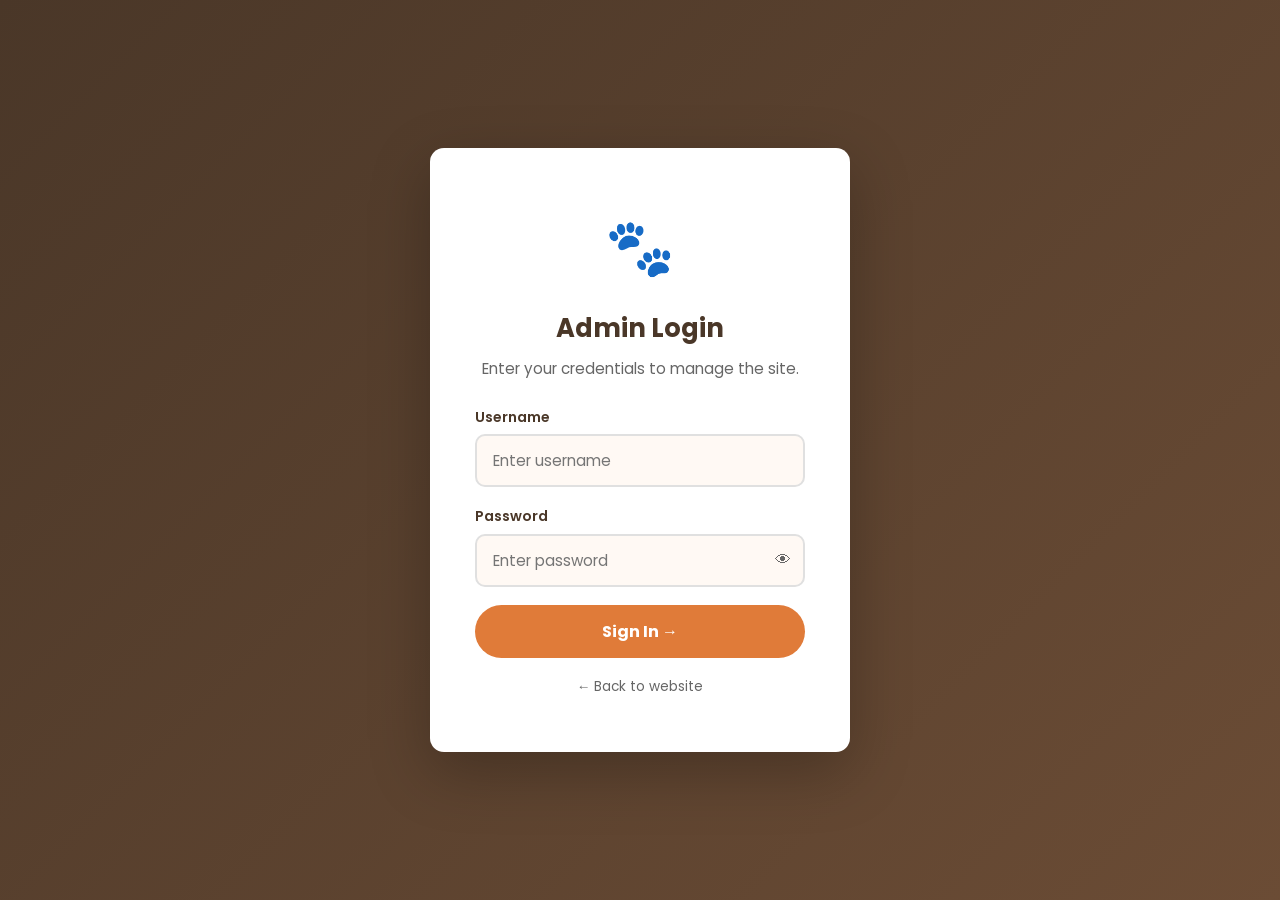
==== commit cd89afd6: "Add files via upload" ====
--- a/admin.html
+++ b/admin.html
@@ -101,6 +101,39 @@
 
     #app-table-wrap { display:none; }
     #no-apps { display:none; padding:40px; text-align:center; color:var(--text-light); }
+
+    /* ── Login form ── */
+    .login-form { text-align: left; margin-top: 8px; }
+    .login-form .form-group { margin-bottom: 18px; }
+    .login-form .form-label { color: var(--secondary); font-size: 0.88rem; font-weight: 600; display: block; margin-bottom: 6px; }
+    .login-form .form-input {
+      width: 100%; padding: 13px 16px;
+      border: 2px solid #e0e0e0; border-radius: 10px;
+      font-family: 'Poppins', sans-serif; font-size: 0.95rem;
+      outline: none; transition: var(--transition); background: var(--cream);
+    }
+    .login-form .form-input:focus { border-color: var(--primary); background: #fff; }
+    .pw-wrap { position: relative; }
+    .pw-toggle {
+      position: absolute; right: 14px; top: 50%; transform: translateY(-50%);
+      background: none; border: none; cursor: pointer; font-size: 1rem;
+      color: var(--text-light); padding: 0;
+    }
+    .login-error {
+      background: #FFEBEE; border: 1px solid #EF9A9A;
+      border-radius: 8px; padding: 10px 14px;
+      color: #C62828; font-size: 0.85rem; margin-bottom: 16px; display: none;
+    }
+    .login-submit {
+      width: 100%; padding: 14px; background: var(--primary);
+      color: #fff; border: none; border-radius: 50px;
+      font-family: 'Poppins', sans-serif; font-weight: 700; font-size: 1rem;
+      cursor: pointer; transition: var(--transition);
+    }
+    .login-submit:hover { background: var(--primary-dark); }
+    .login-submit:disabled { opacity: 0.6; cursor: not-allowed; }
+    .back-link { display: block; text-align: center; margin-top: 18px; color: var(--text-light); font-size: 0.85rem; text-decoration: none; }
+    .back-link:hover { color: var(--primary); }
   </style>
 </head>
 <body>
@@ -110,19 +143,30 @@
   <div class="auth-box">
     <span class="logo">🐾</span>
     <h1>Admin Login</h1>
-    <p>Sign in with your admin Google account to access the dashboard.</p>
-    <button class="google-btn" onclick="handleAdminSignIn()">
-      <svg class="google-logo" viewBox="0 0 48 48">
-        <path fill="#FFC107" d="M43.6 20.1H42V20H24v8h11.3C33.6 32.7 29.2 36 24 36c-6.6 0-12-5.4-12-12s5.4-12 12-12c3.1 0 5.8 1.1 8 2.9l5.7-5.7C34 6.5 29.3 4 24 4 12.9 4 4 12.9 4 24s8.9 20 20 20 20-8.9 20-20c0-1.3-.1-2.6-.4-3.9z"/>
-        <path fill="#FF3D00" d="M6.3 14.7l6.6 4.8C14.7 16 19 13 24 13c3.1 0 5.8 1.1 8 2.9l5.7-5.7C34 6.5 29.3 4 24 4 16.3 4 9.7 8.4 6.3 14.7z"/>
-        <path fill="#4CAF50" d="M24 44c5.2 0 9.9-2 13.4-5.2l-6.2-5.2C29.3 35.5 26.8 36 24 36c-5.2 0-9.6-3.3-11.3-8H6.2C9.6 35.5 16.3 44 24 44z"/>
-        <path fill="#1976D2" d="M43.6 20.1H42V20H24v8h11.3c-.8 2.3-2.3 4.2-4.3 5.6l6.2 5.2C36.9 40 44 35 44 24c0-1.3-.1-2.6-.4-3.9z"/>
-      </svg>
-      Sign in with Google
-    </button>
-    <p style="margin-top:20px;font-size:0.82rem;color:var(--text-light);">
-      Only authorised admin emails can access this page.
-    </p>
+    <p style="margin-bottom:24px;">Enter your credentials to manage the site.</p>
+
+    <div class="login-error" id="login-error">Incorrect username or password. Please try again.</div>
+
+    <form class="login-form" onsubmit="handleAdminLogin(event)" autocomplete="on">
+      <div class="form-group">
+        <label class="form-label" for="admin-username">Username</label>
+        <input type="text" class="form-input" id="admin-username"
+               placeholder="Enter username"
+               autocomplete="username" required />
+      </div>
+      <div class="form-group">
+        <label class="form-label" for="admin-password">Password</label>
+        <div class="pw-wrap">
+          <input type="password" class="form-input" id="admin-password"
+                 placeholder="Enter password"
+                 autocomplete="current-password" required />
+          <button type="button" class="pw-toggle" onclick="togglePassword()" id="pw-eye" title="Show/hide password">👁</button>
+        </div>
+      </div>
+      <button type="submit" class="login-submit" id="admin-login-btn">Sign In →</button>
+    </form>
+
+    <a href="index.html" class="back-link">← Back to website</a>
   </div>
 </div>
 
@@ -449,26 +493,20 @@
 <script>
   /* ════════ AUTH HANDLING ════════ */
   let adminUser = null;
-
+  let _dashboardInited = false;
+
+  function showDashboard() {
+    document.getElementById('auth-gate').style.display  = 'none';
+    document.getElementById('dashboard').style.display  = 'block';
+    document.getElementById('nav-avatar').src           = 'https://ui-avatars.com/api/?name=Admin&background=E07B39&color=fff&bold=true';
+    document.getElementById('nav-username').textContent = 'Admin';
+    if (!_dashboardInited) { _dashboardInited = true; initDashboard(); }
+  }
+
+  /* Called by firebase-config.js when auth state changes (Firebase or mock) */
   function onAuthUpdate(user) {
-    if (isAdmin(user)) {
-      adminUser = user;
-      document.getElementById('auth-gate').style.display = 'none';
-      document.getElementById('dashboard').style.display = 'block';
-      document.getElementById('nav-avatar').src = user.photoURL || '';
-      document.getElementById('nav-username').textContent = user.displayName?.split(' ')[0] || 'Admin';
-      initDashboard();
-    } else if (user) {
-      // Logged in but not admin
-      document.getElementById('auth-gate').innerHTML = `
-        <div class="auth-box">
-          <span class="logo">🚫</span>
-          <h1>Access Denied</h1>
-          <p>Your account (${user.email}) is not authorised as admin. Please use the correct admin Google account.</p>
-          <button class="btn btn-primary" onclick="signOutUser().then(() => location.reload())" style="margin-top:10px;">
-            Sign out and try again
-          </button>
-        </div>`;
+    if (hasAdminSession()) {
+      showDashboard();
     } else {
       adminUser = null;
       document.getElementById('auth-gate').style.display = 'flex';
@@ -476,12 +514,44 @@
     }
   }
 
-  async function handleAdminSignIn() {
-    try { await signInGoogle(); }
-    catch(e) { alert('Sign-in failed: ' + e.message); }
-  }
-
-  async function handleSignOut() { await signOutUser(); }
+  /* Username / password login form handler */
+  function handleAdminLogin(event) {
+    event.preventDefault();
+    const u   = document.getElementById('admin-username').value.trim();
+    const p   = document.getElementById('admin-password').value;
+    const err = document.getElementById('login-error');
+    const btn = document.getElementById('admin-login-btn');
+
+    if (checkAdminCredentials(u, p)) {
+      err.style.display = 'none';
+      btn.textContent   = 'Signing in…';
+      btn.disabled      = true;
+      setAdminSession();
+      showDashboard();
+    } else {
+      err.style.display = 'block';
+      document.getElementById('admin-password').value = '';
+      document.getElementById('admin-password').focus();
+    }
+  }
+
+  /* Show / hide password eye toggle */
+  function togglePassword() {
+    const inp = document.getElementById('admin-password');
+    const eye = document.getElementById('pw-eye');
+    if (inp.type === 'password') { inp.type = 'text';     eye.textContent = '🙈'; }
+    else                         { inp.type = 'password'; eye.textContent = '👁';  }
+  }
+
+  function handleSignOut() {
+    clearAdminSession();
+    signOutUser().finally(() => location.reload());
+  }
+
+  /* Auto-show dashboard if admin session already exists on page load */
+  document.addEventListener('DOMContentLoaded', function() {
+    if (hasAdminSession()) showDashboard();
+  });
 
   /* ════════ DASHBOARD INIT ════════ */
   let allApps   = [];
